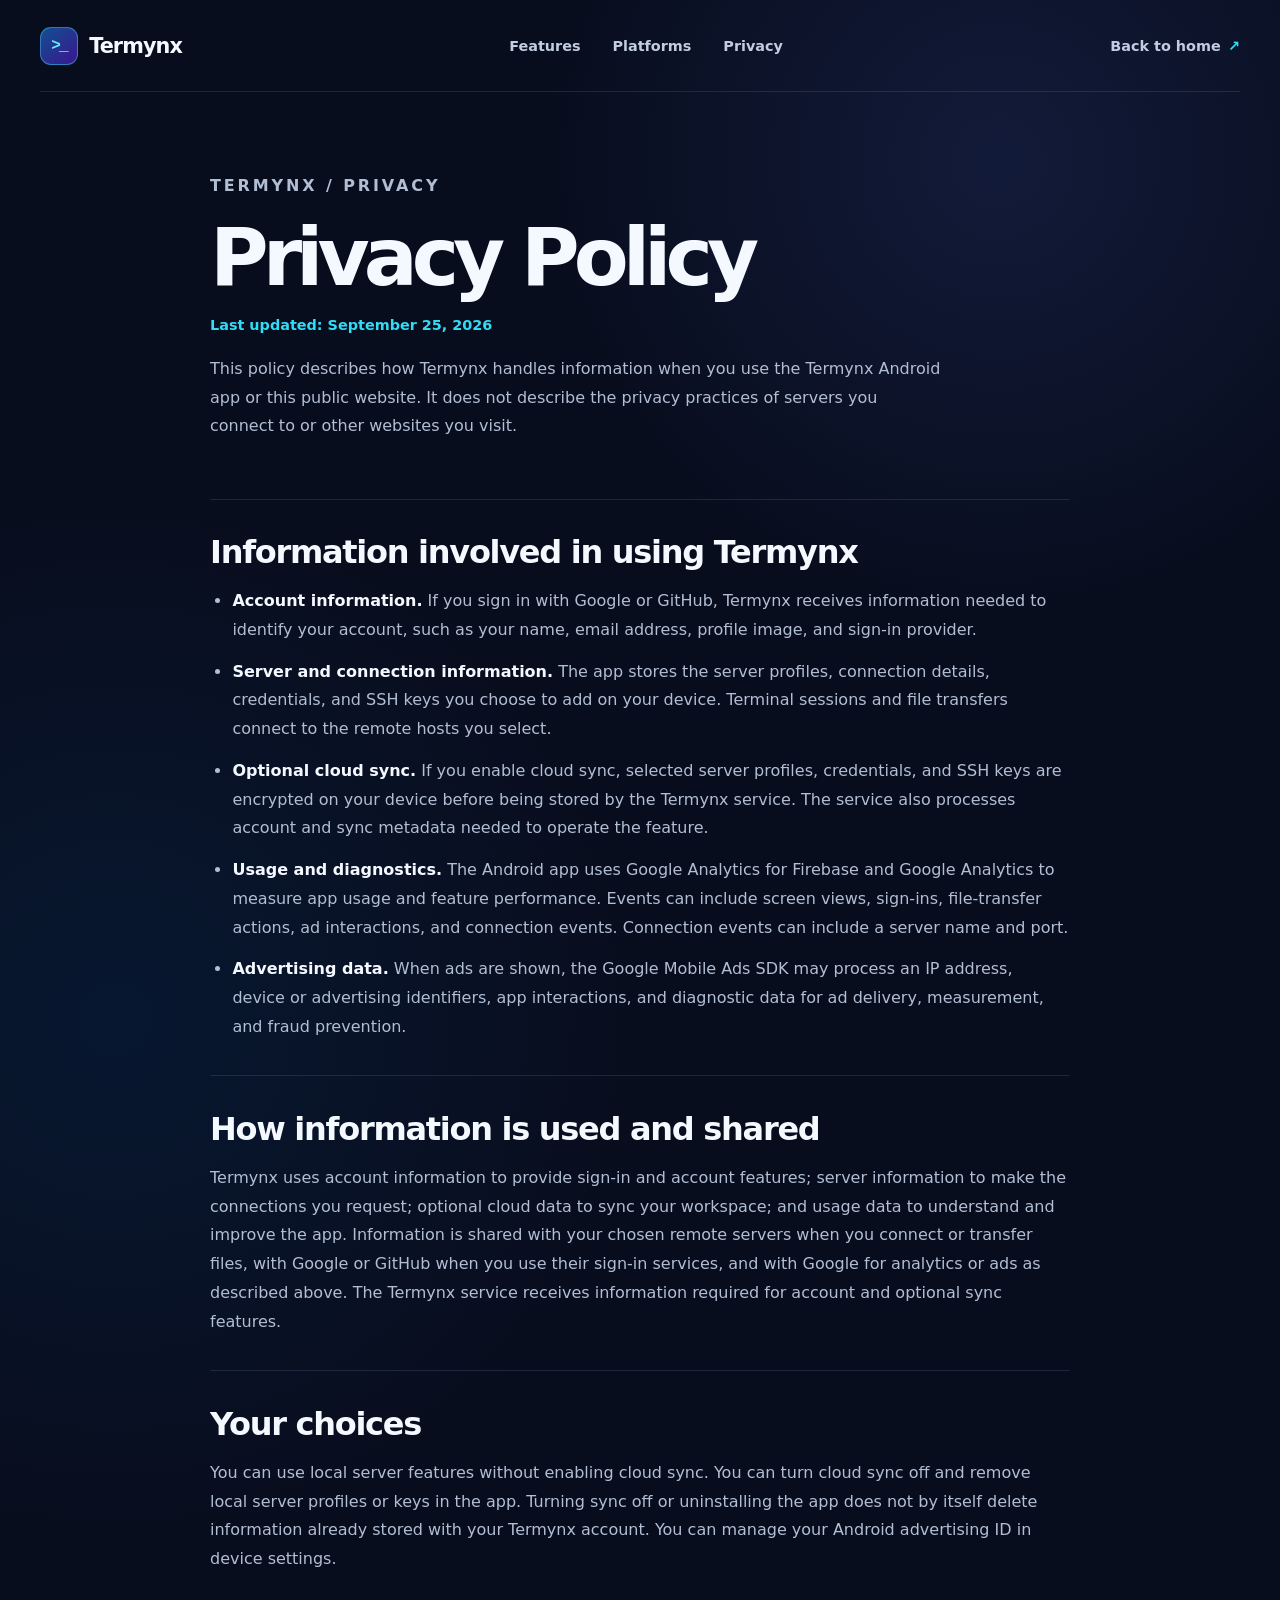
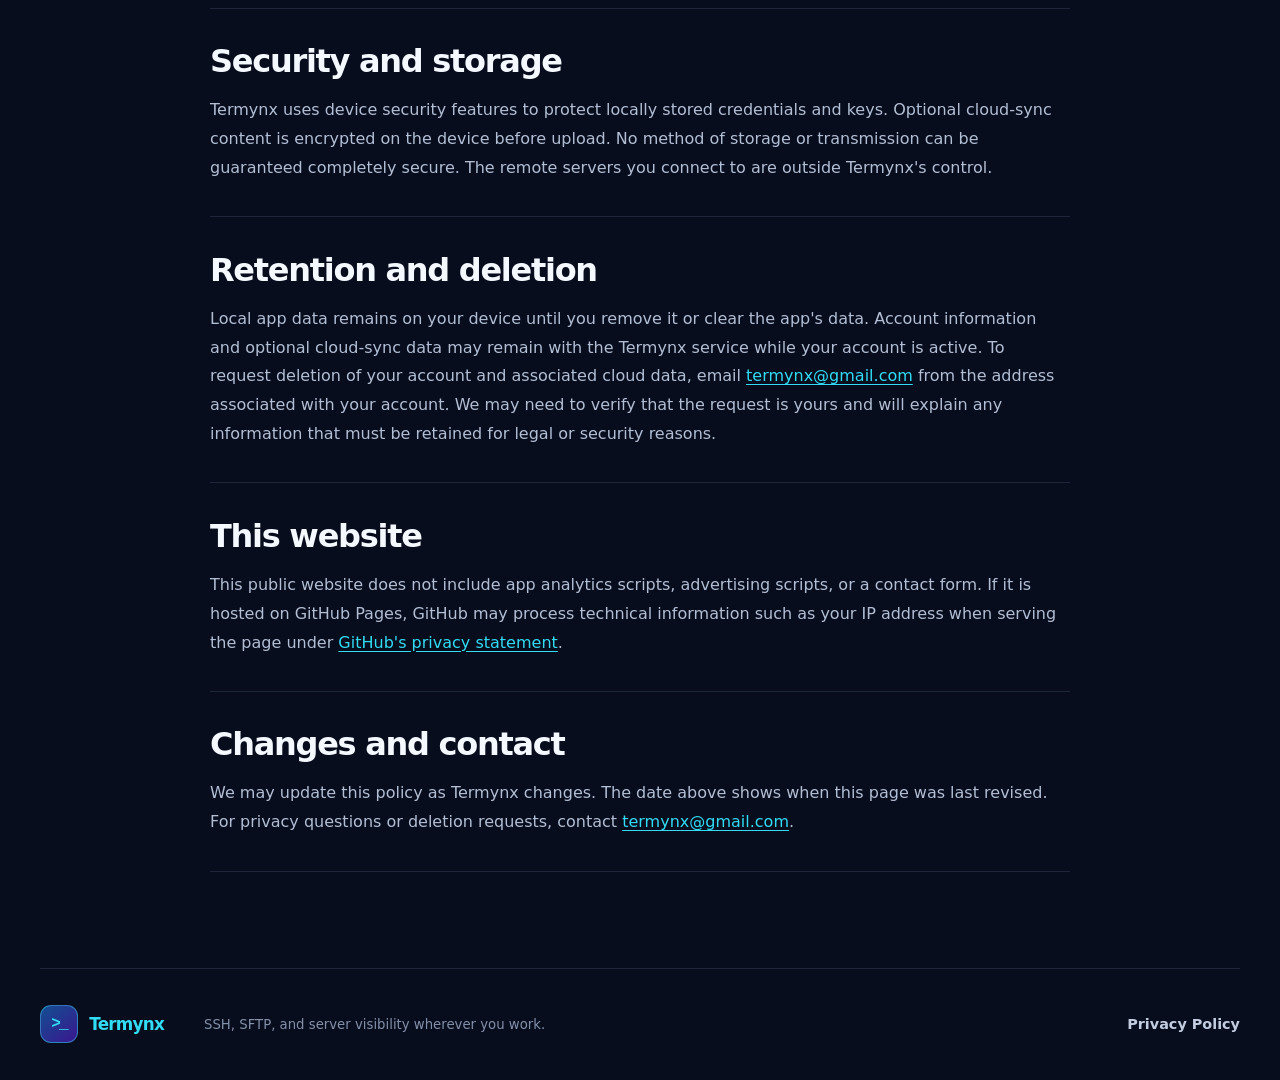
==== privacy.html @ ce37abbe "Create privacy.html" ====
<!doctype html>
<html lang="en">
<head>
  <meta charset="utf-8">
  <meta name="viewport" content="width=device-width, initial-scale=1">
  <meta name="theme-color" content="#080d1d">
  <meta name="description" content="Privacy Policy for the Termynx Android app and public website.">
  <title>Privacy Policy — Termynx</title>
  <link rel="stylesheet" href="styles.css">
</head>
<body>
  <a class="skip-link" href="#main">Skip to content</a>
  <div class="site-shell">
    <header class="site-header">
      <a class="brand" href="index.html" aria-label="Termynx home">
        <span class="brand-mark" aria-hidden="true">&gt;_</span>
        <span>Termynx</span>
      </a>
      <nav class="site-nav" aria-label="Main navigation">
        <a href="index.html#features">Features</a>
        <a href="index.html#platforms">Platforms</a>
        <a href="privacy.html" aria-current="page">Privacy</a>
      </nav>
      <a class="header-link" href="index.html">Back to home <span aria-hidden="true">↗</span></a>
    </header>

    <main class="policy" id="main">
      <div class="policy-heading">
        <p class="eyebrow">TERMYNX / PRIVACY</p>
        <h1>Privacy Policy</h1>
        <p class="policy-date">Last updated: September 25, 2026</p>
        <p>This policy describes how Termynx handles information when you use the Termynx Android app or this public website. It does not describe the privacy practices of servers you connect to or other websites you visit.</p>
      </div>

      <div class="policy-content">
        <section aria-labelledby="information-title">
          <h2 id="information-title">Information involved in using Termynx</h2>
          <ul>
            <li><strong>Account information.</strong> If you sign in with Google or GitHub, Termynx receives information needed to identify your account, such as your name, email address, profile image, and sign-in provider.</li>
            <li><strong>Server and connection information.</strong> The app stores the server profiles, connection details, credentials, and SSH keys you choose to add on your device. Terminal sessions and file transfers connect to the remote hosts you select.</li>
            <li><strong>Optional cloud sync.</strong> If you enable cloud sync, selected server profiles, credentials, and SSH keys are encrypted on your device before being stored by the Termynx service. The service also processes account and sync metadata needed to operate the feature.</li>
            <li><strong>Usage and diagnostics.</strong> The Android app uses Google Analytics for Firebase and Google Analytics to measure app usage and feature performance. Events can include screen views, sign-ins, file-transfer actions, ad interactions, and connection events. Connection events can include a server name and port.</li>
            <li><strong>Advertising data.</strong> When ads are shown, the Google Mobile Ads SDK may process an IP address, device or advertising identifiers, app interactions, and diagnostic data for ad delivery, measurement, and fraud prevention.</li>
          </ul>
        </section>

        <section aria-labelledby="use-title">
          <h2 id="use-title">How information is used and shared</h2>
          <p>Termynx uses account information to provide sign-in and account features; server information to make the connections you request; optional cloud data to sync your workspace; and usage data to understand and improve the app. Information is shared with your chosen remote servers when you connect or transfer files, with Google or GitHub when you use their sign-in services, and with Google for analytics or ads as described above. The Termynx service receives information required for account and optional sync features.</p>
        </section>

        <section aria-labelledby="choices-title">
          <h2 id="choices-title">Your choices</h2>
          <p>You can use local server features without enabling cloud sync. You can turn cloud sync off and remove local server profiles or keys in the app. Turning sync off or uninstalling the app does not by itself delete information already stored with your Termynx account. You can manage your Android advertising ID in device settings.</p>
        </section>

        <section aria-labelledby="security-title">
          <h2 id="security-title">Security and storage</h2>
          <p>Termynx uses device security features to protect locally stored credentials and keys. Optional cloud-sync content is encrypted on the device before upload. No method of storage or transmission can be guaranteed completely secure. The remote servers you connect to are outside Termynx's control.</p>
        </section>

        <section aria-labelledby="retention-title">
          <h2 id="retention-title">Retention and deletion</h2>
          <p>Local app data remains on your device until you remove it or clear the app's data. Account information and optional cloud-sync data may remain with the Termynx service while your account is active. To request deletion of your account and associated cloud data, email <a href="mailto:termynx@gmail.com?subject=Termynx%20account%20deletion">termynx@gmail.com</a> from the address associated with your account. We may need to verify that the request is yours and will explain any information that must be retained for legal or security reasons.</p>
        </section>

        <section aria-labelledby="website-title">
          <h2 id="website-title">This website</h2>
          <p>This public website does not include app analytics scripts, advertising scripts, or a contact form. If it is hosted on GitHub Pages, GitHub may process technical information such as your IP address when serving the page under <a href="https://docs.github.com/en/site-policy/privacy-policies/github-general-privacy-statement">GitHub's privacy statement</a>.</p>
        </section>

        <section aria-labelledby="updates-title">
          <h2 id="updates-title">Changes and contact</h2>
          <p>We may update this policy as Termynx changes. The date above shows when this page was last revised. For privacy questions or deletion requests, contact <a href="mailto:termynx@gmail.com">termynx@gmail.com</a>.</p>
        </section>
      </div>
    </main>

    <footer class="site-footer">
      <a class="brand footer-brand" href="index.html" aria-label="Termynx home">
        <span class="brand-mark" aria-hidden="true">&gt;_</span>
        <span>Termynx</span>
      </a>
      <p>SSH, SFTP, and server visibility wherever you work.</p>
      <a class="footer-link" href="privacy.html" aria-current="page">Privacy Policy</a>
    </footer>
  </div>
</body>
</html>
---- styles.css ----
:root {
  color-scheme: dark;
  --bg: #080d1d;
  --surface: #111a30;
  --surface-soft: #10192b;
  --line: rgba(151, 179, 231, .15);
  --text: #f4f8ff;
  --muted: #9caac4;
  --cyan: #31dcf4;
  --blue: #4d85ff;
  --violet: #9658ff;
}

* { box-sizing: border-box; }
html { scroll-behavior: smooth; }
body {
  margin: 0;
  background: radial-gradient(circle at 78% 6%, rgba(53, 74, 158, .22), transparent 29rem),
              radial-gradient(circle at 9% 38%, rgba(0, 116, 217, .1), transparent 34rem),
              var(--bg);
  color: var(--text);
  font-family: Inter, ui-sans-serif, system-ui, -apple-system, BlinkMacSystemFont, "Segoe UI", sans-serif;
  -webkit-font-smoothing: antialiased;
}
a { color: inherit; text-decoration: none; }
img { display: block; max-width: 100%; }
:focus-visible { outline: 2px solid var(--cyan); outline-offset: 4px; }
.skip-link { position: absolute; z-index: 20; left: 1rem; top: -4rem; padding: .65rem 1rem; background: white; color: #091227; border-radius: .5rem; }
.skip-link:focus { top: 1rem; }
.site-shell { width: min(1200px, calc(100% - 48px)); margin: auto; }

.site-header { height: 92px; display: flex; align-items: center; gap: 2rem; border-bottom: 1px solid var(--line); }
.brand { display: inline-flex; align-items: center; gap: .7rem; font-weight: 750; font-size: 1.3rem; letter-spacing: -.045em; white-space: nowrap; }
.brand-mark { width: 38px; height: 38px; display: grid; place-items: center; border: 1px solid rgba(64, 211, 241, .45); border-radius: 11px; background: linear-gradient(140deg, #124f91, #3a168f); color: #66e9f6; font: 800 1rem ui-monospace, monospace; letter-spacing: -.12em; }
.site-nav { display: flex; align-items: center; gap: 2rem; margin: auto; }
.site-nav a, .header-link, .site-footer a:not(.brand) { color: #c2cde1; font-size: .9rem; font-weight: 600; transition: color .2s ease; }
.site-nav a:hover, .header-link:hover, .site-footer a:hover { color: white; }
.header-link { white-space: nowrap; display: inline-flex; gap: .45rem; align-items: center; }
.header-link span, .site-footer a span { color: var(--cyan); }

.eyebrow { margin: 0 0 1.1rem; color: var(--cyan); font-size: .73rem; font-weight: 800; letter-spacing: .18em; }
.hero { min-height: 625px; display: grid; grid-template-columns: 1fr 1.09fr; align-items: center; gap: 2.5rem; padding: 5rem 0 5.2rem; }
.hero-copy { position: relative; z-index: 1; }
.live-dot, .label-indicator { display: inline-block; width: 7px; height: 7px; margin-right: .55rem; border-radius: 50%; background: #30e9aa; box-shadow: 0 0 13px rgba(48, 233, 170, .75); vertical-align: 1px; }
h1, h2, h3, p { overflow-wrap: break-word; }
h1 { margin: 0; font-size: clamp(3.6rem, 6vw, 5.9rem); line-height: 1.02; letter-spacing: -.075em; font-weight: 800; }
h1 span, .platform-intro h2 span { background: linear-gradient(110deg, #32dcf2 4%, #548cff 52%, #af63ff 93%); -webkit-background-clip: text; background-clip: text; color: transparent; }
.hero-description { max-width: 34rem; margin: 1.8rem 0 0; color: #b1bed4; font-size: 1.13rem; line-height: 1.75; }
.hero-actions { display: flex; flex-wrap: wrap; gap: .85rem; margin-top: 2.2rem; }
.button { min-height: 48px; display: inline-flex; align-items: center; justify-content: center; gap: .65rem; padding: .8rem 1.18rem; border-radius: 11px; font-size: .91rem; font-weight: 700; transition: transform .2s ease, background .2s ease, border-color .2s ease; }
.button:hover { transform: translateY(-2px); }
.button-primary { background: linear-gradient(105deg, #21d7ef, #487dff); color: #061324; box-shadow: 0 12px 34px rgba(38, 111, 228, .2); }
.button-primary:hover { background: linear-gradient(105deg, #66e9f6, #6999ff); }
.button-secondary { border: 1px solid rgba(152, 179, 229, .24); background: rgba(255, 255, 255, .035); color: #dfebff; }
.button-secondary:hover { border-color: rgba(152, 179, 229, .5); background: rgba(255, 255, 255, .065); }
.hero-proof { display: flex; flex-wrap: wrap; align-items: center; gap: .85rem; margin-top: 2.15rem; color: #8d9bb6; font-size: .79rem; font-weight: 600; }
.proof-divider { height: 16px; width: 1px; background: #485775; }
.hero-art { position: relative; min-width: 0; height: 470px; isolation: isolate; display: grid; place-items: center; }
.art-glow { position: absolute; z-index: -1; inset: 7%; background: radial-gradient(ellipse, rgba(44, 107, 255, .34), rgba(111, 50, 235, .11) 50%, transparent 72%); filter: blur(25px); }
.visual-grid { position: absolute; inset: 4%; opacity: .35; background-image: radial-gradient(#6085c5 1px, transparent 1px); background-size: 22px 22px; mask-image: radial-gradient(circle, black 28%, transparent 73%); }
.visual-orbit { position: absolute; border: 1px solid rgba(82, 151, 240, .22); border-radius: 50%; transform: rotate(-20deg); }
.orbit-outer { width: 89%; aspect-ratio: 1; max-height: 450px; }
.orbit-inner { width: 66%; aspect-ratio: 1; max-height: 330px; border-color: rgba(87, 200, 250, .4); box-shadow: 0 0 55px rgba(48, 114, 233, .12); }
.visual-core { width: 40%; aspect-ratio: 1; max-height: 205px; display: grid; place-items: center; border: 1px solid rgba(106, 216, 255, .64); border-radius: 28%; background: linear-gradient(145deg, #152f69, #21124e 78%); box-shadow: inset 0 0 30px rgba(67, 195, 255, .14), 0 28px 90px rgba(16, 42, 136, .46); transform: rotate(-10deg); }
.visual-core span { color: #4de7f6; font: 800 clamp(3.5rem, 9vw, 7rem) ui-monospace, monospace; letter-spacing: -.16em; transform: rotate(10deg); text-shadow: 0 0 25px rgba(49, 220, 244, .65); }
.visual-node { position: absolute; width: 12px; height: 12px; border: 3px solid #6ddcf4; border-radius: 50%; background: #10224d; box-shadow: 0 0 25px rgba(61, 193, 250, .7); }
.node-one { top: 12%; left: 38%; }.node-two { top: 48%; right: 7%; border-color: #aa6dff; }.node-three { bottom: 11%; left: 22%; }

.feature-section { padding: 4.8rem 0 6.1rem; border-top: 1px solid var(--line); }
.section-heading { display: flex; align-items: end; justify-content: space-between; gap: 3rem; margin-bottom: 2.1rem; }
.section-heading h2, .platform-intro h2, .privacy-section h2, .closing h2 { margin: 0; font-size: clamp(2rem, 3.2vw, 3.25rem); line-height: 1.12; letter-spacing: -.055em; }
.section-heading > p { max-width: 23rem; margin: 0 0 .25rem; color: var(--muted); line-height: 1.7; font-size: .95rem; }
.feature-grid { display: grid; grid-template-columns: repeat(4, minmax(0, 1fr)); gap: .9rem; }
.feature-card { min-height: 270px; display: flex; flex-direction: column; align-items: flex-start; padding: 1.5rem; border: 1px solid var(--line); border-radius: 16px; background: linear-gradient(158deg, rgba(25, 38, 67, .8), rgba(15, 24, 43, .84)); transition: transform .2s ease, border-color .2s ease; }
.feature-card:hover { transform: translateY(-4px); border-color: rgba(92, 159, 241, .46); }
.feature-icon { width: 46px; height: 46px; display: grid; place-items: center; border-radius: 12px; font-size: 1.2rem; font-weight: 800; }
.icon-blue { color: #74a5ff; background: rgba(70, 121, 253, .14); }
.icon-cyan { color: #4de5e9; background: rgba(53, 211, 227, .12); }
.icon-violet { color: #b48bff; background: rgba(149, 92, 252, .14); }
.icon-pink { color: #f093e4; background: rgba(230, 104, 224, .13); }
.feature-card h3 { margin: 1.3rem 0 .55rem; font-size: 1.05rem; letter-spacing: -.02em; }
.feature-card p { margin: 0; color: #a4b2cb; font-size: .87rem; line-height: 1.66; }
.feature-tag { margin-top: auto; padding-top: 1.5rem; color: #6884ae; font-size: .62rem; font-weight: 800; letter-spacing: .18em; }

.platform-section { display: grid; grid-template-columns: .9fr 1fr; gap: 5rem; align-items: center; padding: 5.2rem 0 6rem; border-top: 1px solid var(--line); }
.platform-intro h2 { font-size: clamp(2.7rem, 4vw, 4.2rem); }
.platform-intro > p:last-child { max-width: 29rem; margin: 1.4rem 0 0; color: var(--muted); line-height: 1.75; }
.platform-list { display: grid; gap: .9rem; }
.platform-card { display: grid; grid-template-columns: 53px 1fr auto; gap: 1rem; align-items: center; padding: 1.15rem; border: 1px solid var(--line); border-radius: 15px; background: var(--surface-soft); }
.platform-mark { width: 53px; height: 53px; display: grid; place-items: center; border-radius: 12px; color: #75edfa; background: linear-gradient(135deg, #0a688e, #153475); font-size: 1.2rem; font-weight: 800; }
.windows-mark { color: #a1b9ff; background: linear-gradient(135deg, #2547aa, #452085); }
.platform-card h3 { margin: 0 0 .23rem; font-size: .98rem; }
.platform-card p { margin: 0; color: var(--muted); font-size: .84rem; line-height: 1.55; }
.platform-arrow { color: #5e7194; font-size: 1.1rem; }

.privacy-section { display: grid; grid-template-columns: 88px 1fr; gap: 1.7rem; align-items: start; padding: 2.3rem; border: 1px solid rgba(54, 203, 236, .25); border-radius: 20px; background: linear-gradient(110deg, rgba(18, 61, 92, .46), rgba(24, 28, 66, .44)); }
.privacy-symbol { width: 70px; height: 70px; display: grid; place-items: center; border: 1px solid rgba(52, 211, 235, .4); border-radius: 18px; color: var(--cyan); background: rgba(50, 219, 242, .1); font-size: 2rem; }
.privacy-section h2 { font-size: clamp(1.8rem, 2.7vw, 2.6rem); }
.privacy-section p:last-child { max-width: 49rem; margin: .9rem 0 0; color: #b5c4dc; line-height: 1.75; font-size: .93rem; }
.closing { display: flex; justify-content: space-between; align-items: center; gap: 2rem; padding: 6rem 0; }
.closing h2 { font-size: clamp(1.9rem, 3vw, 2.8rem); }
.site-footer { display: flex; align-items: center; gap: 1rem; min-height: 112px; border-top: 1px solid var(--line); }
.footer-brand { font-size: 1.05rem; }
.site-footer p { margin: 0 auto 0 1.5rem; color: #8290a9; font-size: .83rem; }
.footer-link { white-space: nowrap; }

.policy { max-width: 860px; margin: 0 auto; padding: 5rem 0 6rem; }
.policy-heading { padding-bottom: 2.6rem; border-bottom: 1px solid var(--line); }
.policy-heading .eyebrow { margin-bottom: 1rem; }
.policy h1 { font-size: clamp(3rem, 7vw, 5rem); }
.policy-date { color: var(--cyan) !important; font-size: .9rem !important; font-weight: 700; }
.policy-heading > p:last-child { max-width: 46rem; }
.policy p, .policy li { color: #b1bed4; font-size: 1rem; line-height: 1.8; }
.policy-content section { padding: 2.1rem 0; border-bottom: 1px solid var(--line); }
.policy-content h2 { margin: 0 0 1rem; font-size: clamp(1.5rem, 3vw, 2rem); letter-spacing: -.04em; }
.policy-content p { margin: 0; }
.policy-content ul { margin: 0; padding-left: 1.4rem; }
.policy-content li + li { margin-top: .8rem; }
.policy-content strong { color: var(--text); }
.policy-content a { color: var(--cyan); text-decoration: underline; text-underline-offset: .18em; }
.policy-content a:hover { color: white; }

@media (max-width: 900px) {
  .hero { grid-template-columns: 1fr; gap: 1.3rem; padding: 4rem 0 3rem; }
  .hero-copy { max-width: 42rem; }
  .hero-art { width: min(600px, 100%); justify-self: center; }
  .feature-grid { grid-template-columns: repeat(2, minmax(0, 1fr)); }
  .platform-section { gap: 2.5rem; }
}

@media (max-width: 620px) {
  .site-shell { width: min(100% - 32px, 1200px); }
  .site-header { height: 72px; }
  .site-nav { display: none; }
  .header-link { margin-left: auto; font-size: .78rem; }
  .brand { font-size: 1.12rem; }
  .brand-mark { width: 33px; height: 33px; }
  .hero { padding: 3.2rem 0 2rem; }
  h1 { font-size: clamp(3.15rem, 13vw, 4.5rem); }
  .hero-description { font-size: 1rem; }
  .hero-actions { gap: .65rem; }
  .hero-actions .button { width: 100%; }
  .hero-proof { gap: .55rem; font-size: .72rem; }
  .hero-art { height: 340px; }
  .feature-section { padding: 3.5rem 0 4rem; }
  .section-heading { display: block; }
  .section-heading > p { margin-top: 1rem; }
  .feature-grid { gap: .7rem; }
  .feature-card { min-height: 254px; padding: 1rem; }
  .feature-card p { font-size: .8rem; }
  .platform-section { grid-template-columns: 1fr; padding: 4rem 0; }
  .privacy-section { grid-template-columns: 1fr; gap: 1.2rem; padding: 1.4rem; }
  .privacy-symbol { width: 56px; height: 56px; font-size: 1.5rem; }
  .closing { display: block; padding: 4.5rem 0; }
  .closing .button { margin-top: 1.5rem; }
  .site-footer { flex-wrap: wrap; gap: .7rem 1rem; padding: 1.5rem 0; }
  .site-footer p { order: 3; width: 100%; margin: 0; }
  .site-footer > a:last-child { margin-left: auto; }
  .policy { padding: 3.5rem 0 4rem; }
  .policy-content section { padding: 1.75rem 0; }
}

@media (max-width: 390px) {
  .feature-grid { grid-template-columns: 1fr; }
  .feature-card { min-height: 210px; }
}

@media (prefers-reduced-motion: reduce) {
  html { scroll-behavior: auto; }
  *, *::before, *::after { transition-duration: .01ms !important; animation-duration: .01ms !important; }
}
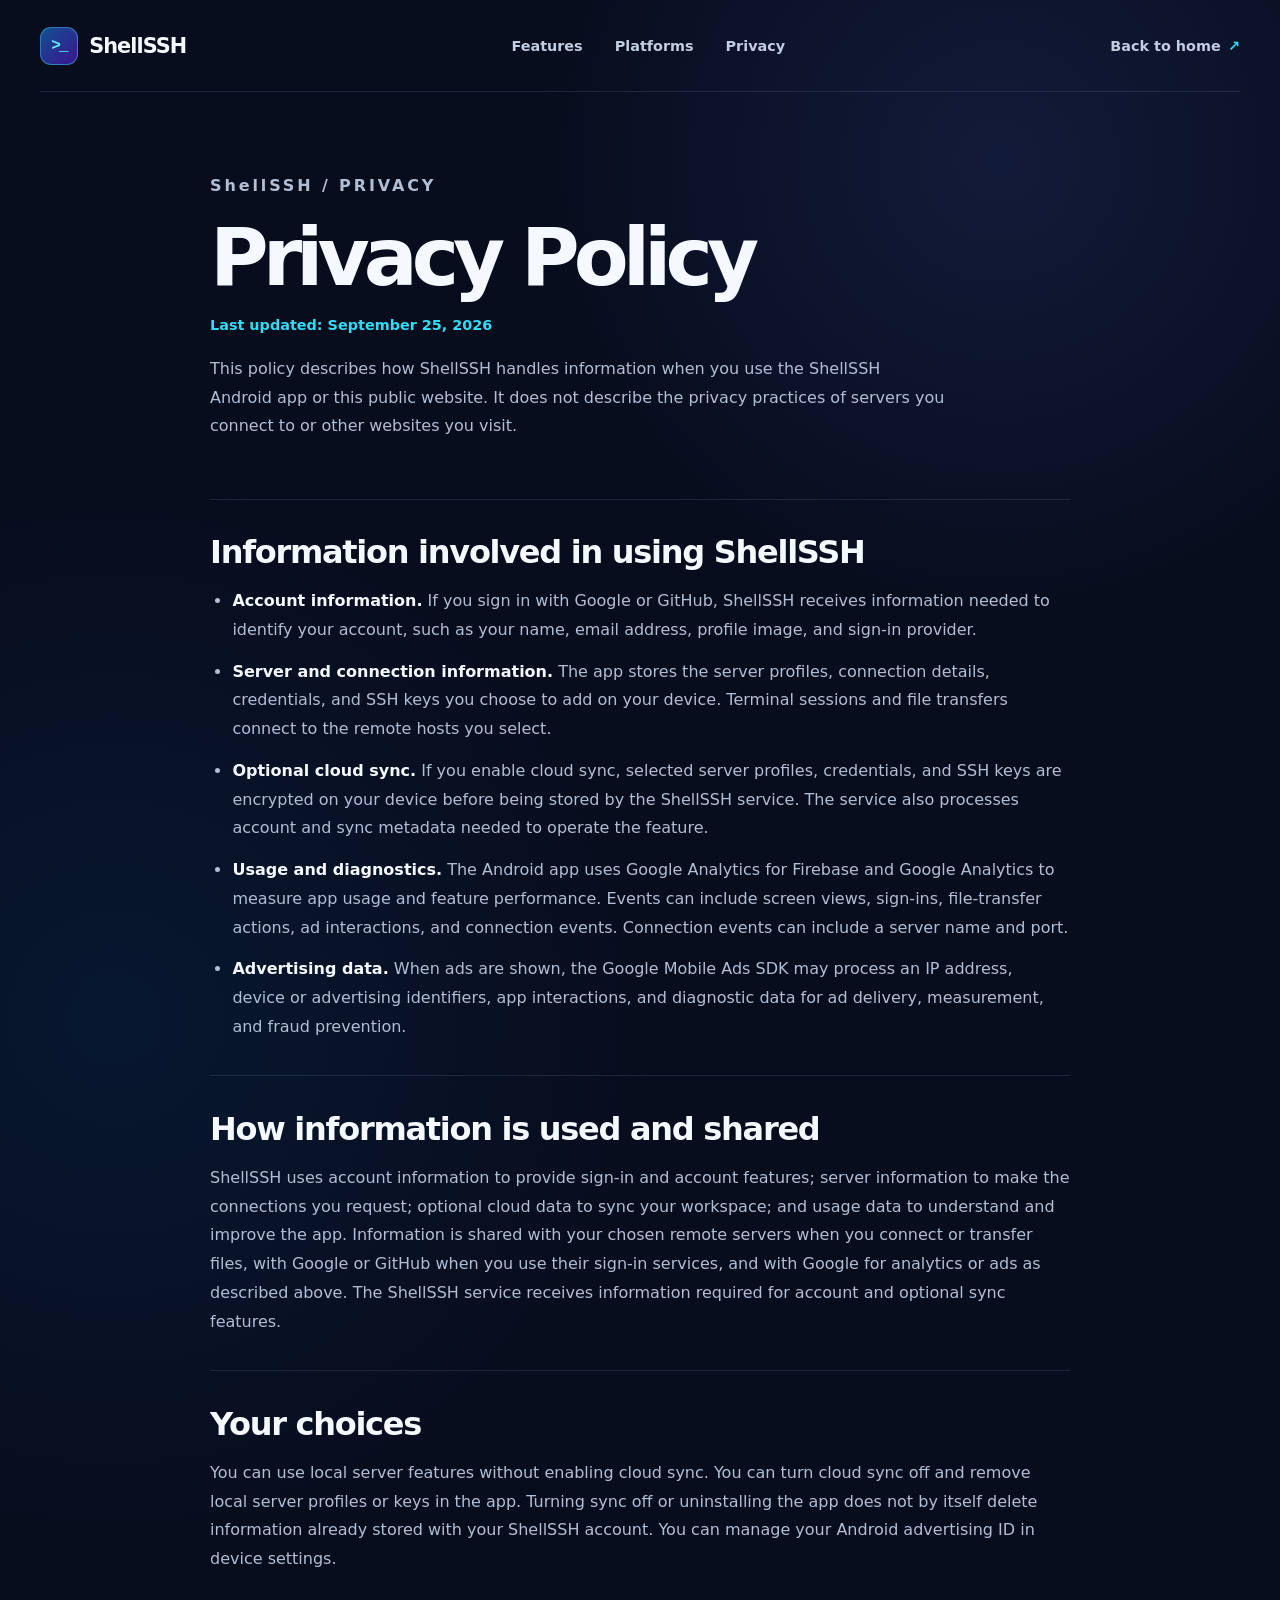
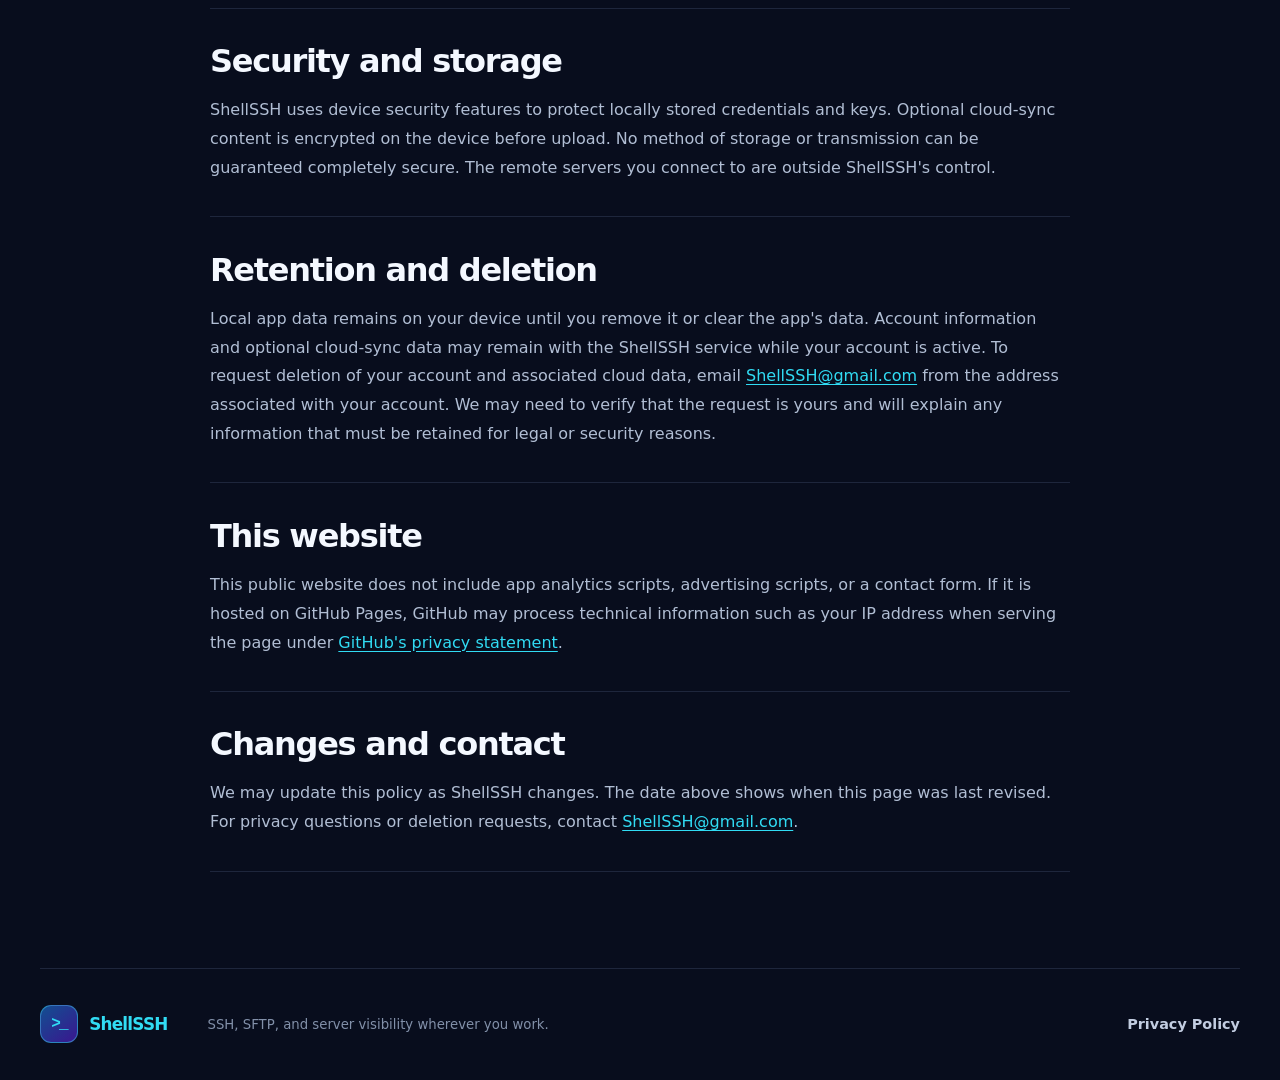
==== commit bf15d60d: "Update privacy.html" ====
--- a/privacy.html
+++ b/privacy.html
@@ -4,17 +4,17 @@
   <meta charset="utf-8">
   <meta name="viewport" content="width=device-width, initial-scale=1">
   <meta name="theme-color" content="#080d1d">
-  <meta name="description" content="Privacy Policy for the Termynx Android app and public website.">
-  <title>Privacy Policy — Termynx</title>
+  <meta name="description" content="Privacy Policy for the ShellSSH Android app and public website.">
+  <title>Privacy Policy — ShellSSH</title>
   <link rel="stylesheet" href="styles.css">
 </head>
 <body>
   <a class="skip-link" href="#main">Skip to content</a>
   <div class="site-shell">
     <header class="site-header">
-      <a class="brand" href="index.html" aria-label="Termynx home">
+      <a class="brand" href="index.html" aria-label="ShellSSH home">
         <span class="brand-mark" aria-hidden="true">&gt;_</span>
-        <span>Termynx</span>
+        <span>ShellSSH</span>
       </a>
       <nav class="site-nav" aria-label="Main navigation">
         <a href="index.html#features">Features</a>
@@ -26,19 +26,19 @@
 
     <main class="policy" id="main">
       <div class="policy-heading">
-        <p class="eyebrow">TERMYNX / PRIVACY</p>
+        <p class="eyebrow">ShellSSH / PRIVACY</p>
         <h1>Privacy Policy</h1>
         <p class="policy-date">Last updated: September 25, 2026</p>
-        <p>This policy describes how Termynx handles information when you use the Termynx Android app or this public website. It does not describe the privacy practices of servers you connect to or other websites you visit.</p>
+        <p>This policy describes how ShellSSH handles information when you use the ShellSSH Android app or this public website. It does not describe the privacy practices of servers you connect to or other websites you visit.</p>
       </div>
 
       <div class="policy-content">
         <section aria-labelledby="information-title">
-          <h2 id="information-title">Information involved in using Termynx</h2>
+          <h2 id="information-title">Information involved in using ShellSSH</h2>
           <ul>
-            <li><strong>Account information.</strong> If you sign in with Google or GitHub, Termynx receives information needed to identify your account, such as your name, email address, profile image, and sign-in provider.</li>
+            <li><strong>Account information.</strong> If you sign in with Google or GitHub, ShellSSH receives information needed to identify your account, such as your name, email address, profile image, and sign-in provider.</li>
             <li><strong>Server and connection information.</strong> The app stores the server profiles, connection details, credentials, and SSH keys you choose to add on your device. Terminal sessions and file transfers connect to the remote hosts you select.</li>
-            <li><strong>Optional cloud sync.</strong> If you enable cloud sync, selected server profiles, credentials, and SSH keys are encrypted on your device before being stored by the Termynx service. The service also processes account and sync metadata needed to operate the feature.</li>
+            <li><strong>Optional cloud sync.</strong> If you enable cloud sync, selected server profiles, credentials, and SSH keys are encrypted on your device before being stored by the ShellSSH service. The service also processes account and sync metadata needed to operate the feature.</li>
             <li><strong>Usage and diagnostics.</strong> The Android app uses Google Analytics for Firebase and Google Analytics to measure app usage and feature performance. Events can include screen views, sign-ins, file-transfer actions, ad interactions, and connection events. Connection events can include a server name and port.</li>
             <li><strong>Advertising data.</strong> When ads are shown, the Google Mobile Ads SDK may process an IP address, device or advertising identifiers, app interactions, and diagnostic data for ad delivery, measurement, and fraud prevention.</li>
           </ul>
@@ -46,22 +46,22 @@
 
         <section aria-labelledby="use-title">
           <h2 id="use-title">How information is used and shared</h2>
-          <p>Termynx uses account information to provide sign-in and account features; server information to make the connections you request; optional cloud data to sync your workspace; and usage data to understand and improve the app. Information is shared with your chosen remote servers when you connect or transfer files, with Google or GitHub when you use their sign-in services, and with Google for analytics or ads as described above. The Termynx service receives information required for account and optional sync features.</p>
+          <p>ShellSSH uses account information to provide sign-in and account features; server information to make the connections you request; optional cloud data to sync your workspace; and usage data to understand and improve the app. Information is shared with your chosen remote servers when you connect or transfer files, with Google or GitHub when you use their sign-in services, and with Google for analytics or ads as described above. The ShellSSH service receives information required for account and optional sync features.</p>
         </section>
 
         <section aria-labelledby="choices-title">
           <h2 id="choices-title">Your choices</h2>
-          <p>You can use local server features without enabling cloud sync. You can turn cloud sync off and remove local server profiles or keys in the app. Turning sync off or uninstalling the app does not by itself delete information already stored with your Termynx account. You can manage your Android advertising ID in device settings.</p>
+          <p>You can use local server features without enabling cloud sync. You can turn cloud sync off and remove local server profiles or keys in the app. Turning sync off or uninstalling the app does not by itself delete information already stored with your ShellSSH account. You can manage your Android advertising ID in device settings.</p>
         </section>
 
         <section aria-labelledby="security-title">
           <h2 id="security-title">Security and storage</h2>
-          <p>Termynx uses device security features to protect locally stored credentials and keys. Optional cloud-sync content is encrypted on the device before upload. No method of storage or transmission can be guaranteed completely secure. The remote servers you connect to are outside Termynx's control.</p>
+          <p>ShellSSH uses device security features to protect locally stored credentials and keys. Optional cloud-sync content is encrypted on the device before upload. No method of storage or transmission can be guaranteed completely secure. The remote servers you connect to are outside ShellSSH's control.</p>
         </section>
 
         <section aria-labelledby="retention-title">
           <h2 id="retention-title">Retention and deletion</h2>
-          <p>Local app data remains on your device until you remove it or clear the app's data. Account information and optional cloud-sync data may remain with the Termynx service while your account is active. To request deletion of your account and associated cloud data, email <a href="mailto:termynx@gmail.com?subject=Termynx%20account%20deletion">termynx@gmail.com</a> from the address associated with your account. We may need to verify that the request is yours and will explain any information that must be retained for legal or security reasons.</p>
+          <p>Local app data remains on your device until you remove it or clear the app's data. Account information and optional cloud-sync data may remain with the ShellSSH service while your account is active. To request deletion of your account and associated cloud data, email <a href="mailto:ShellSSH@gmail.com?subject=ShellSSH%20account%20deletion">ShellSSH@gmail.com</a> from the address associated with your account. We may need to verify that the request is yours and will explain any information that must be retained for legal or security reasons.</p>
         </section>
 
         <section aria-labelledby="website-title">
@@ -71,19 +71,28 @@
 
         <section aria-labelledby="updates-title">
           <h2 id="updates-title">Changes and contact</h2>
-          <p>We may update this policy as Termynx changes. The date above shows when this page was last revised. For privacy questions or deletion requests, contact <a href="mailto:termynx@gmail.com">termynx@gmail.com</a>.</p>
+          <p>We may update this policy as ShellSSH changes. The date above shows when this page was last revised. For privacy questions or deletion requests, contact <a href="mailto:ShellSSH@gmail.com">ShellSSH@gmail.com</a>.</p>
         </section>
       </div>
     </main>
 
     <footer class="site-footer">
-      <a class="brand footer-brand" href="index.html" aria-label="Termynx home">
+      <a class="brand footer-brand" href="index.html" aria-label="ShellSSH home">
         <span class="brand-mark" aria-hidden="true">&gt;_</span>
-        <span>Termynx</span>
+        <span>ShellSSH</span>
       </a>
       <p>SSH, SFTP, and server visibility wherever you work.</p>
       <a class="footer-link" href="privacy.html" aria-current="page">Privacy Policy</a>
     </footer>
   </div>
+  <!-- Google tag (gtag.js) -->
+<script async src="https://www.googletagmanager.com/gtag/js?id=G-E1LFZ75ZS3"></script>
+<script>
+  window.dataLayer = window.dataLayer || [];
+  function gtag(){dataLayer.push(arguments);}
+  gtag('js', new Date());
+
+  gtag('config', 'G-E1LFZ75ZS3');
+</script>
 </body>
 </html>
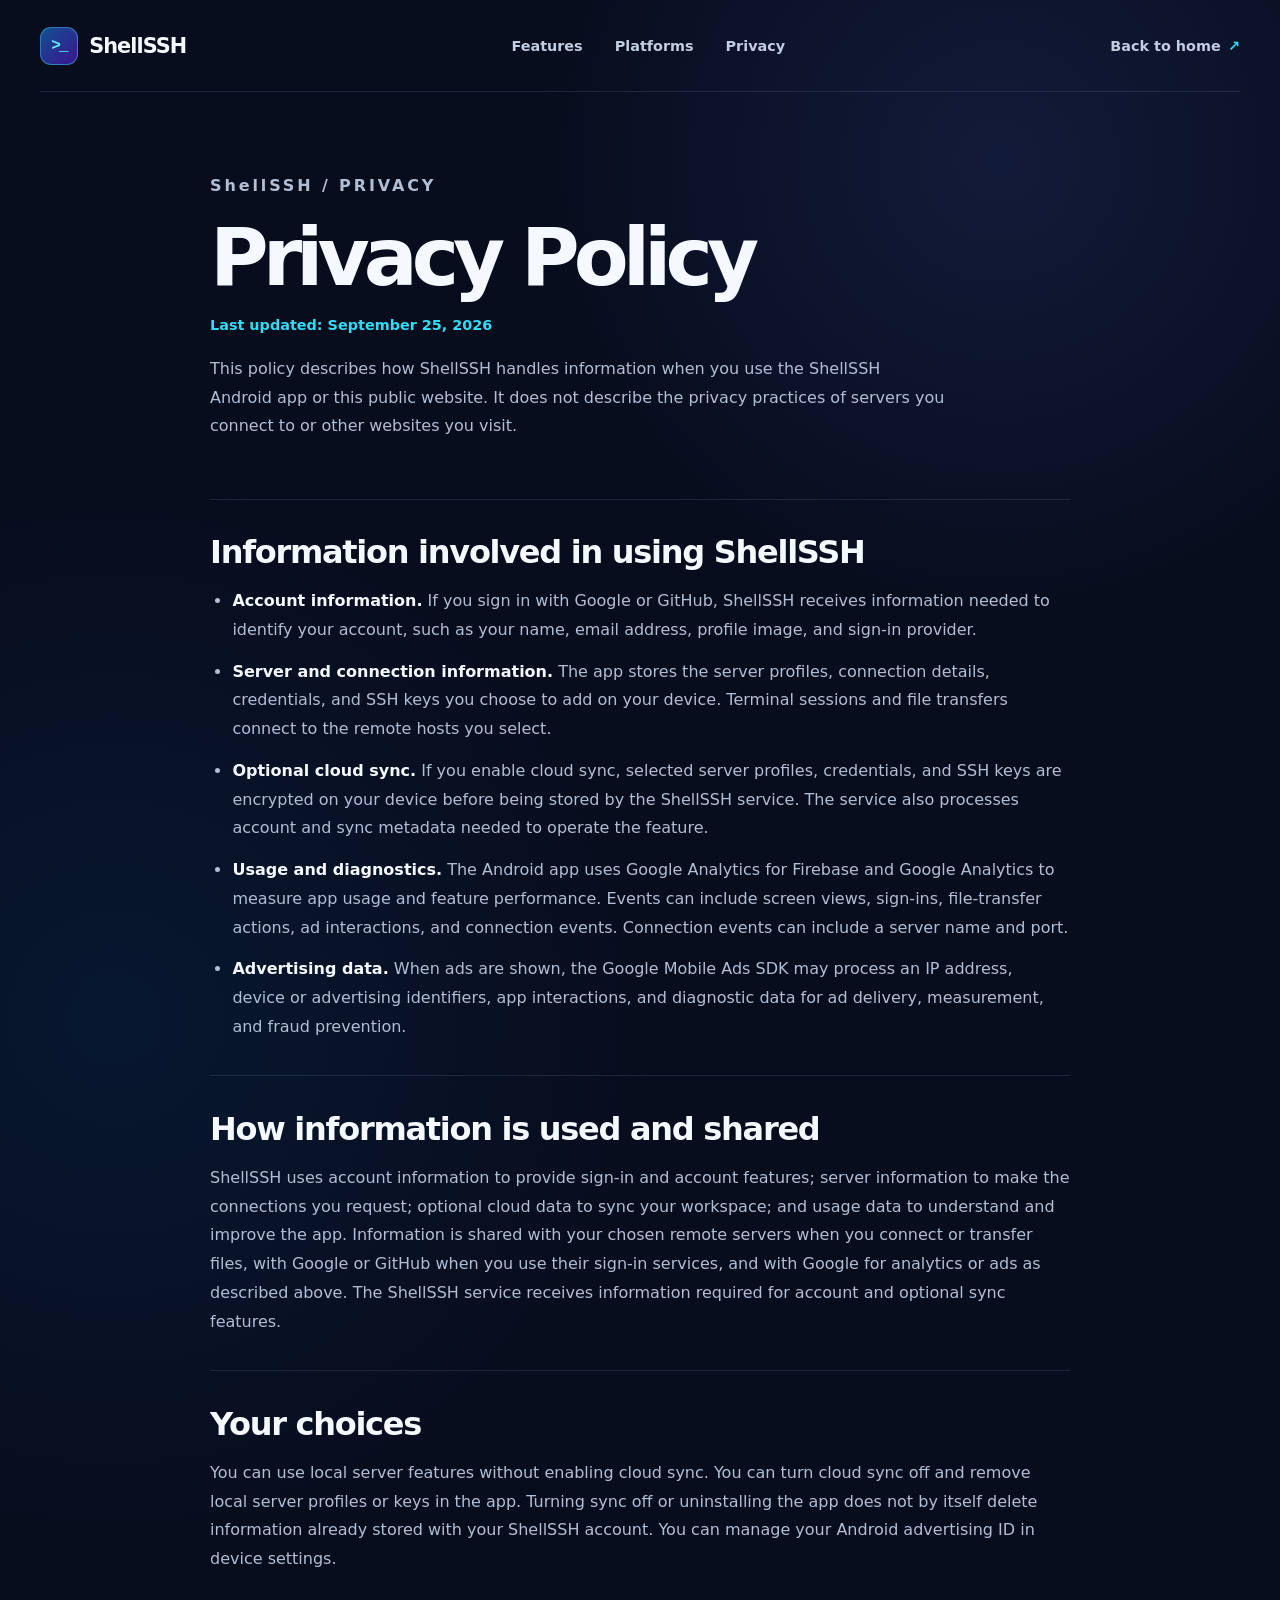
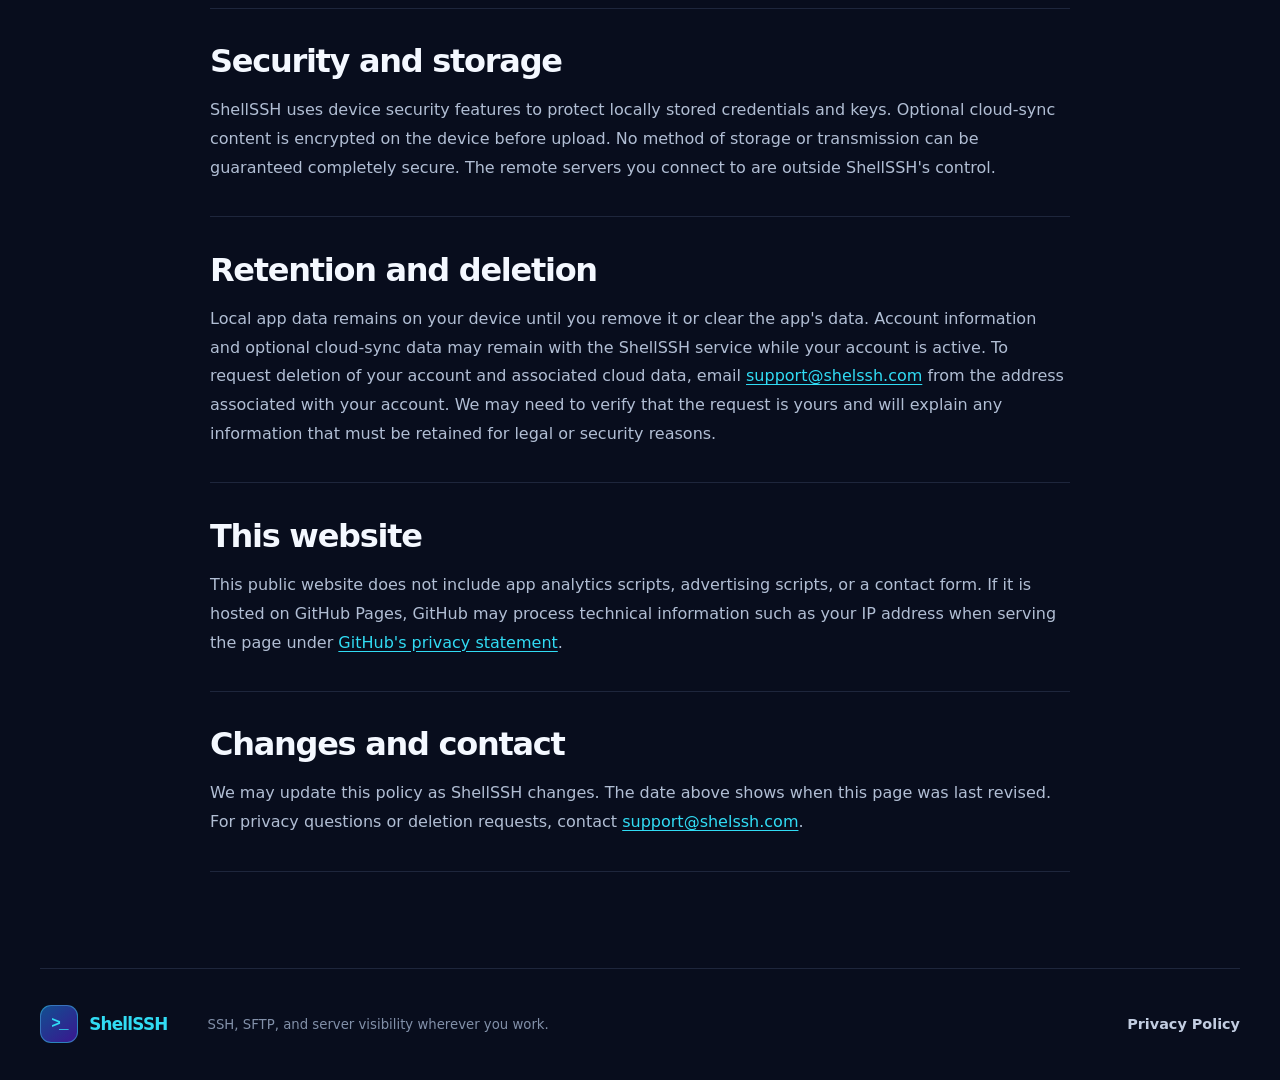
==== commit 5d01635a: "Update privacy.html" ====
--- a/privacy.html
+++ b/privacy.html
@@ -61,7 +61,7 @@
 
         <section aria-labelledby="retention-title">
           <h2 id="retention-title">Retention and deletion</h2>
-          <p>Local app data remains on your device until you remove it or clear the app's data. Account information and optional cloud-sync data may remain with the ShellSSH service while your account is active. To request deletion of your account and associated cloud data, email <a href="mailto:ShellSSH@gmail.com?subject=ShellSSH%20account%20deletion">ShellSSH@gmail.com</a> from the address associated with your account. We may need to verify that the request is yours and will explain any information that must be retained for legal or security reasons.</p>
+          <p>Local app data remains on your device until you remove it or clear the app's data. Account information and optional cloud-sync data may remain with the ShellSSH service while your account is active. To request deletion of your account and associated cloud data, email <a href="mailto:support@shelssh.com?subject=ShellSSH%20account%20deletion">support@shelssh.com</a> from the address associated with your account. We may need to verify that the request is yours and will explain any information that must be retained for legal or security reasons.</p>
         </section>
 
         <section aria-labelledby="website-title">
@@ -71,7 +71,7 @@
 
         <section aria-labelledby="updates-title">
           <h2 id="updates-title">Changes and contact</h2>
-          <p>We may update this policy as ShellSSH changes. The date above shows when this page was last revised. For privacy questions or deletion requests, contact <a href="mailto:ShellSSH@gmail.com">ShellSSH@gmail.com</a>.</p>
+          <p>We may update this policy as ShellSSH changes. The date above shows when this page was last revised. For privacy questions or deletion requests, contact <a href="mailto:support@shelssh.com">support@shelssh.com</a>.</p>
         </section>
       </div>
     </main>
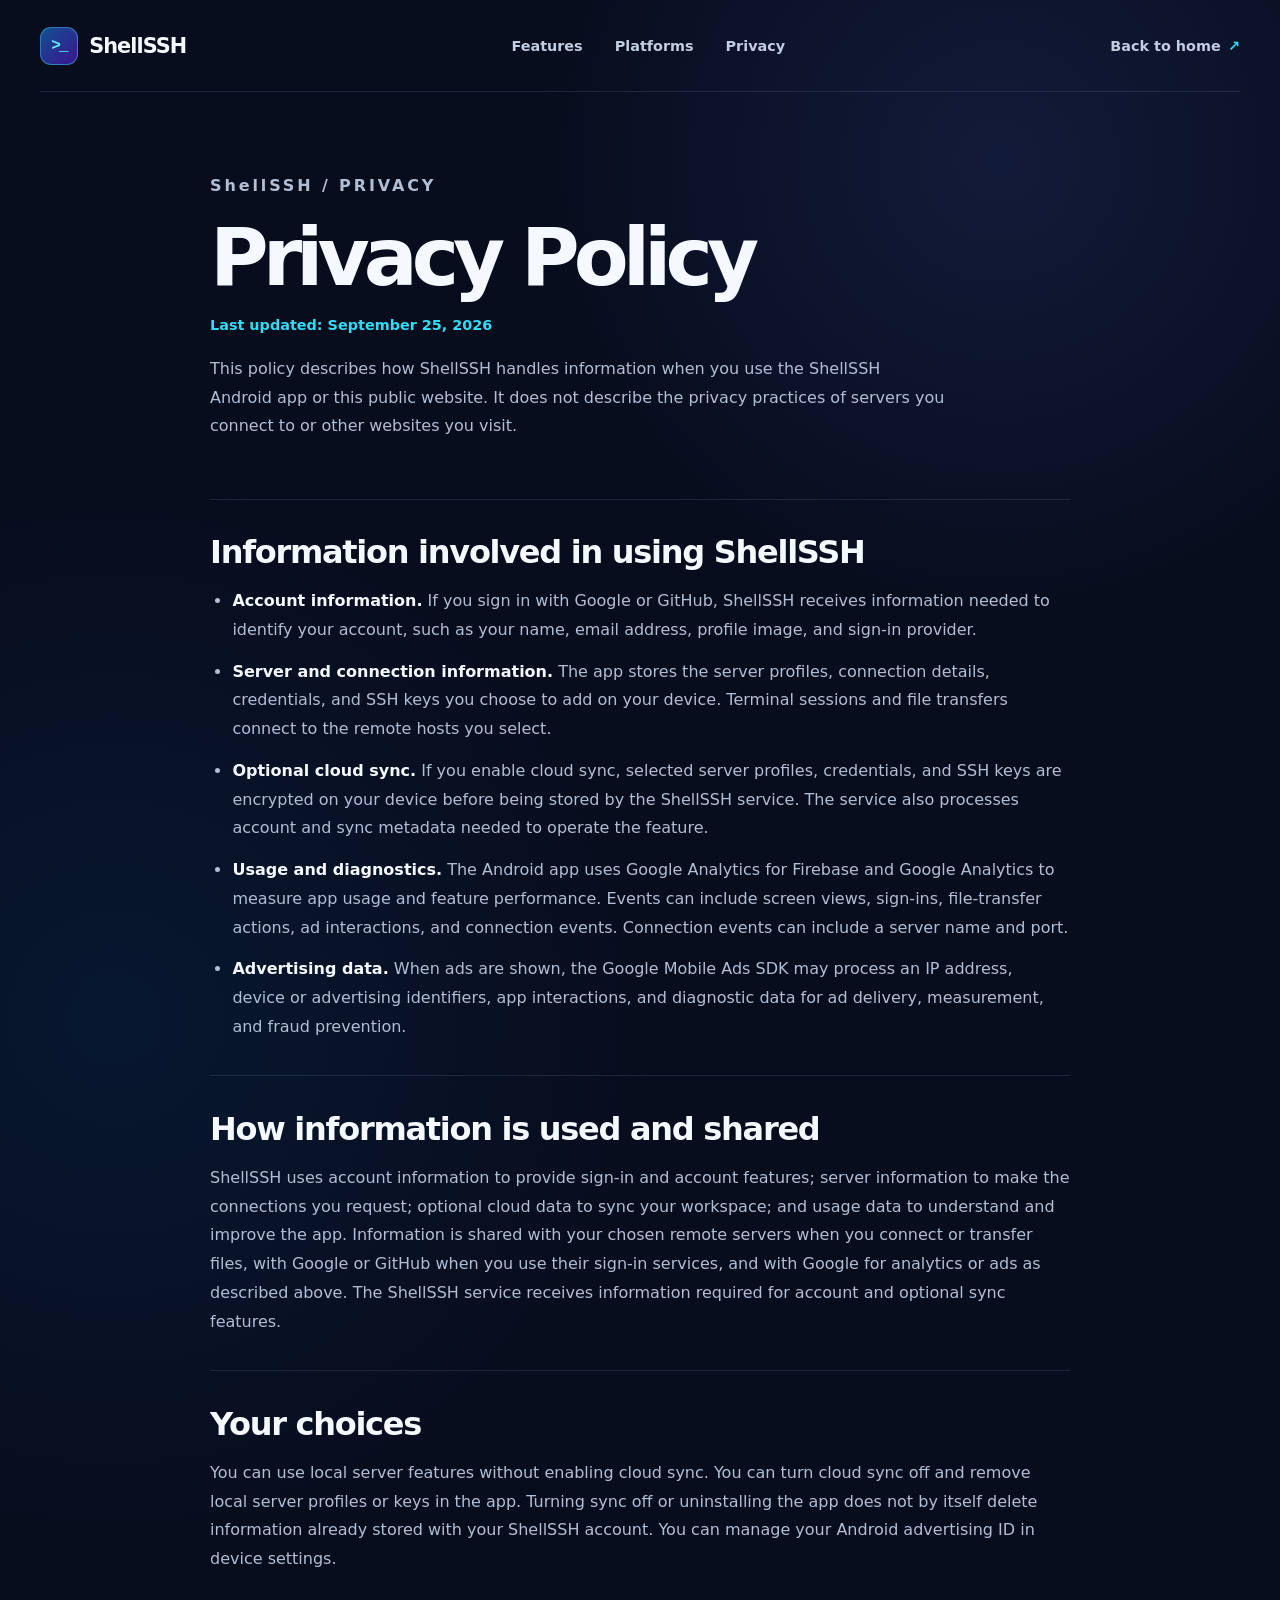
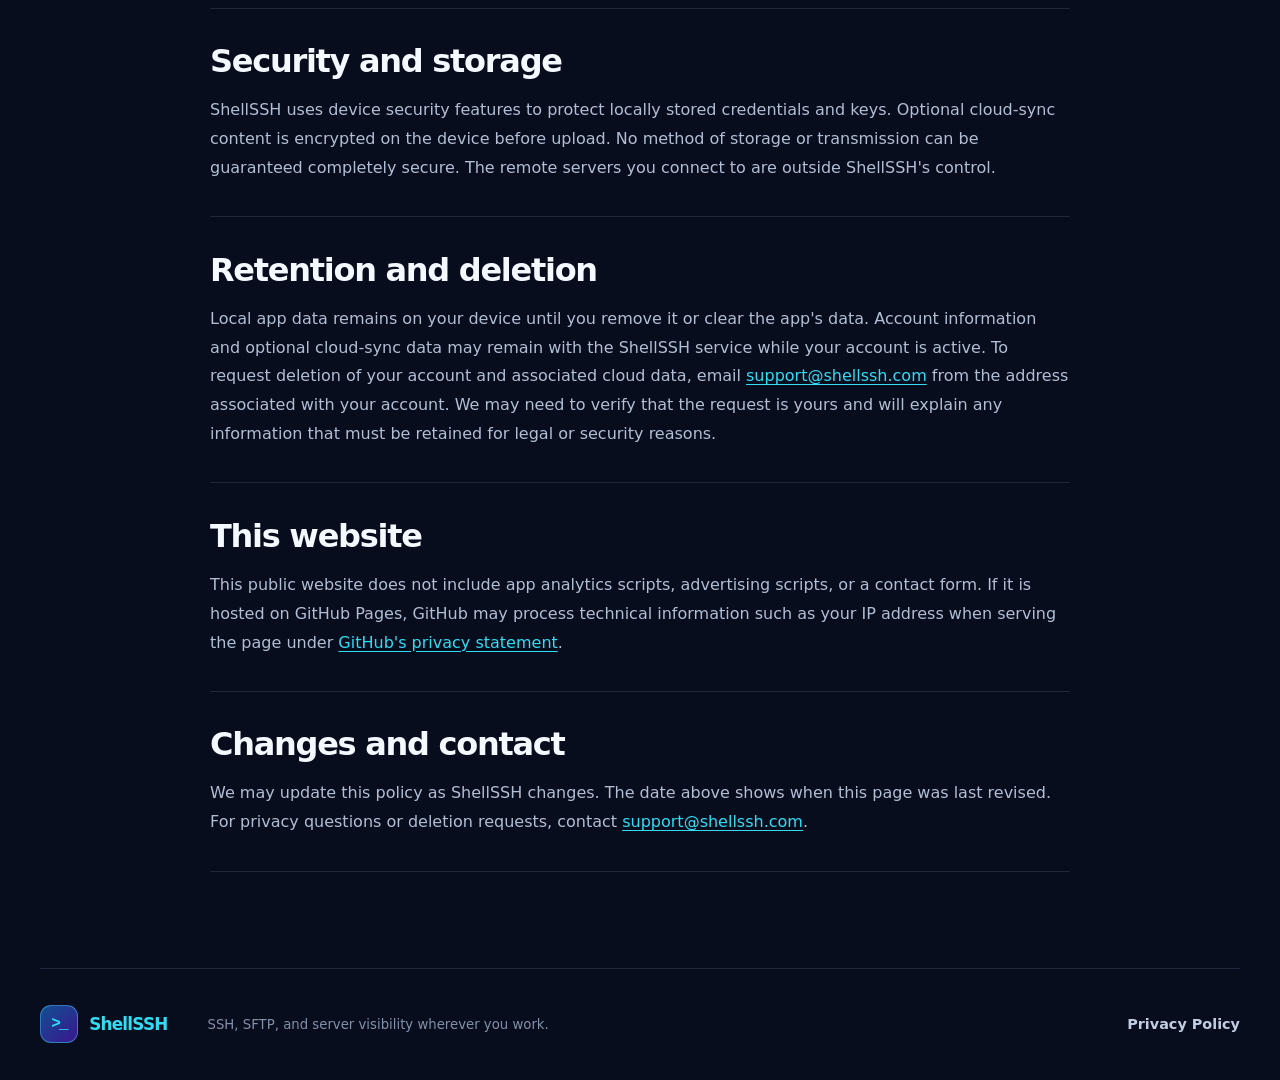
==== commit e84fa8d8: "Update privacy.html" ====
--- a/privacy.html
+++ b/privacy.html
@@ -61,7 +61,7 @@
 
         <section aria-labelledby="retention-title">
           <h2 id="retention-title">Retention and deletion</h2>
-          <p>Local app data remains on your device until you remove it or clear the app's data. Account information and optional cloud-sync data may remain with the ShellSSH service while your account is active. To request deletion of your account and associated cloud data, email <a href="mailto:support@shelssh.com?subject=ShellSSH%20account%20deletion">support@shelssh.com</a> from the address associated with your account. We may need to verify that the request is yours and will explain any information that must be retained for legal or security reasons.</p>
+          <p>Local app data remains on your device until you remove it or clear the app's data. Account information and optional cloud-sync data may remain with the ShellSSH service while your account is active. To request deletion of your account and associated cloud data, email <a href="mailto:support@shellssh.com?subject=ShellSSH%20account%20deletion">support@shellssh.com</a> from the address associated with your account. We may need to verify that the request is yours and will explain any information that must be retained for legal or security reasons.</p>
         </section>
 
         <section aria-labelledby="website-title">
@@ -71,7 +71,7 @@
 
         <section aria-labelledby="updates-title">
           <h2 id="updates-title">Changes and contact</h2>
-          <p>We may update this policy as ShellSSH changes. The date above shows when this page was last revised. For privacy questions or deletion requests, contact <a href="mailto:support@shelssh.com">support@shelssh.com</a>.</p>
+          <p>We may update this policy as ShellSSH changes. The date above shows when this page was last revised. For privacy questions or deletion requests, contact <a href="mailto:support@shellssh.com">support@shellssh.com</a>.</p>
         </section>
       </div>
     </main>
